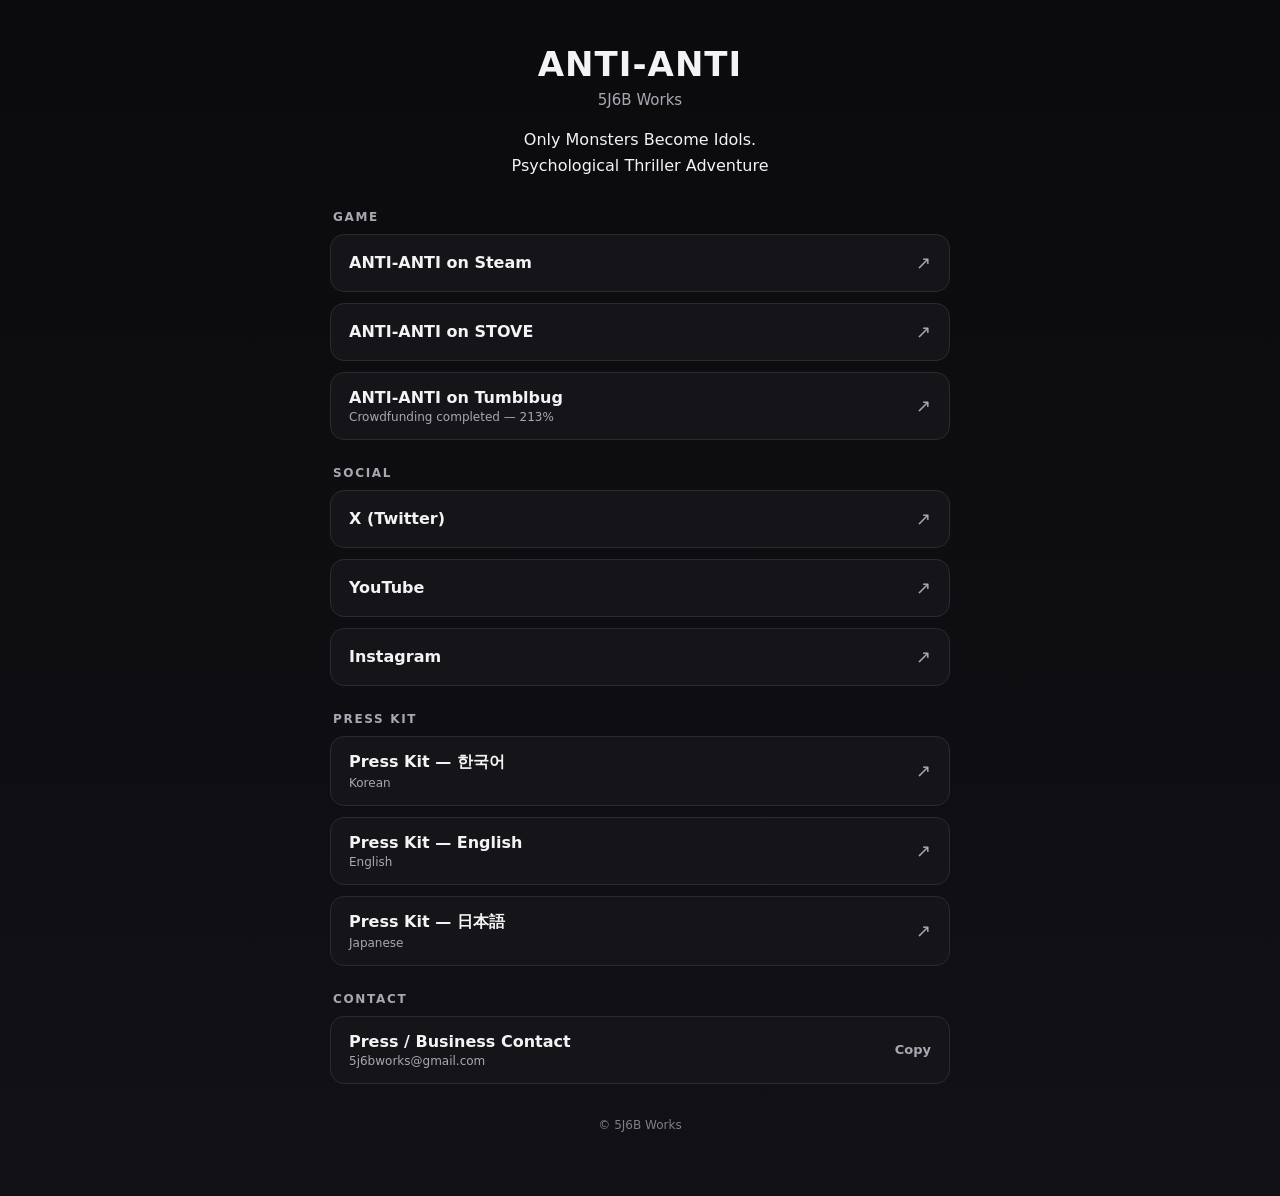
==== index.html @ 2e908ac9 "Update index.html" ====
<!doctype html>
<html lang="ko">
<head>
  <meta charset="utf-8" />
  <meta name="viewport" content="width=device-width, initial-scale=1" />

  <title>ANTI-ANTI | 5J6B Works</title>

  <meta
    name="description"
    content="Official links for ANTI-ANTI by 5J6B Works."
  />

  <style>
    :root {
      --bg: #0b0b0d;
      --panel: #141419;
      --text: #f3f3f5;
      --muted: #a8a8b3;
      --border: #2a2a33;
      --hover: #1e1e26;
    }

    * {
      box-sizing: border-box;
    }

    body {
      margin: 0;
      min-height: 100vh;

      background:
        linear-gradient(
          180deg,
          #0b0b0d 0%,
          #111116 100%
        );

      color: var(--text);

      font-family:
        Inter,
        system-ui,
        -apple-system,
        BlinkMacSystemFont,
        "Segoe UI",
        "Noto Sans KR",
        "Noto Sans JP",
        "Noto Sans SC",
        sans-serif;

      display: flex;
      justify-content: center;

      padding:
        44px
        18px
        64px;
    }

    main {
      width: 100%;
      max-width: 620px;
    }

    header {
      text-align: center;
      margin-bottom: 30px;
    }

    h1 {
      margin: 0;
      font-size: 34px;
      letter-spacing: 0.03em;
    }

    .studio {
      margin-top: 7px;
      color: var(--muted);
      font-size: 15px;
    }

    .tagline {
      margin: 18px auto 0;
      max-width: 520px;
      font-size: 16px;
      line-height: 1.65;
    }

    .section {
      margin-top: 26px;
    }

    .section-title {
      margin: 0 0 10px 3px;
      color: var(--muted);
      font-size: 12px;
      font-weight: 700;
      letter-spacing: 0.14em;
      text-transform: uppercase;
    }

    .links {
      display: grid;
      gap: 11px;
    }

    a.button,
    button.button {
      display: flex;
      align-items: center;
      justify-content: space-between;
      gap: 16px;

      width: 100%;
      min-height: 58px;

      padding: 15px 18px;

      border: 1px solid var(--border);
      border-radius: 14px;

      background: var(--panel);
      color: var(--text);

      font: inherit;
      text-align: left;
      text-decoration: none;

      transition:
        background 0.15s ease,
        border-color 0.15s ease,
        transform 0.15s ease;
    }

    a.button:hover,
    button.button:hover {
      background: var(--hover);
      border-color: #444451;
      transform: translateY(-1px);
    }

    button.button {
      cursor: pointer;
    }

    .label {
      font-weight: 700;
    }

    .sub {
      display: block;
      margin-top: 3px;
      color: var(--muted);
      font-size: 12px;
      font-weight: 400;
    }

    .arrow {
      flex: 0 0 auto;
      color: var(--muted);
      font-size: 18px;
    }

    .copy-text {
      flex: 0 0 auto;
      color: var(--muted);
      font-size: 13px;
      font-weight: 600;
    }

    footer {
      margin-top: 34px;
      text-align: center;
      color: #7f7f8a;
      font-size: 12px;
    }
  </style>
</head>

<body>
  <main>

    <!-- HEADER -->
    <header>
      <h1>ANTI-ANTI</h1>

      <div class="studio">
        5J6B Works
      </div>

      <div class="tagline">
        Only Monsters Become Idols.
        <br />
        Psychological Thriller Adventure
      </div>
    </header>


    <!-- GAME -->
    <section class="section">

      <div class="section-title">
        Game
      </div>

      <div class="links">

        <a
          class="button"
          href="https://store.steampowered.com/app/4982060/_Antianti/"
          target="_blank"
          rel="noopener noreferrer"
        >
          <span>
            <span class="label">
              ANTI-ANTI on Steam
            </span>
          </span>

          <span class="arrow">↗</span>
        </a>


        <a
          class="button"
          href="https://store.onstove.com/ko/games/105019"
          target="_blank"
          rel="noopener noreferrer"
        >
          <span>
            <span class="label">
              ANTI-ANTI on STOVE
            </span>
          </span>

          <span class="arrow">↗</span>
        </a>


        <a
          class="button"
          href="https://tumblbug.com/antianti"
          target="_blank"
          rel="noopener noreferrer"
        >
          <span>
            <span class="label">
              ANTI-ANTI on Tumblbug
            </span>

            <span class="sub">
              Crowdfunding completed — 213%
            </span>
          </span>

          <span class="arrow">↗</span>
        </a>

      </div>
    </section>


    <!-- SOCIAL -->
    <section class="section">

      <div class="section-title">
        Social
      </div>

      <div class="links">

        <a
          class="button"
          href="https://x.com/5j6bworks"
          target="_blank"
          rel="noopener noreferrer"
        >
          <span>
            <span class="label">
              X (Twitter)
            </span>
          </span>

          <span class="arrow">↗</span>
        </a>


        <a
          class="button"
          href="https://www.youtube.com/@5J6B"
          target="_blank"
          rel="noopener noreferrer"
        >
          <span>
            <span class="label">
              YouTube
            </span>
          </span>

          <span class="arrow">↗</span>
        </a>


        <a
          class="button"
          href="https://www.instagram.com/5j6bworks/"
          target="_blank"
          rel="noopener noreferrer"
        >
          <span>
            <span class="label">
              Instagram
            </span>
          </span>

          <span class="arrow">↗</span>
        </a>

      </div>
    </section>


    <!-- PRESS KIT -->
    <section class="section">

      <div class="section-title">
        Press Kit
      </div>

      <div class="links">

        <a
          class="button"
          href="https://www.dropbox.com/scl/fo/gnxeeh4ao5i92hqqiiwoh/APjNl7eRL-Ej7xp3J9XtW1o?rlkey=5grn3jd0peuuy9a6ziyakmox6&dl=0"
          target="_blank"
          rel="noopener noreferrer"
        >
          <span>
            <span class="label">
              Press Kit — 한국어
            </span>

            <span class="sub">
              Korean
            </span>
          </span>

          <span class="arrow">↗</span>
        </a>


        <a
          class="button"
          href="https://www.dropbox.com/scl/fo/z9iy5kual9qioai8h04zq/APa6T_0iNFgmUhNmBuLcLMU?rlkey=63bvrdo23w4oyhqtua57bfxe2&dl=0"
          target="_blank"
          rel="noopener noreferrer"
        >
          <span>
            <span class="label">
              Press Kit — English
            </span>

            <span class="sub">
              English
            </span>
          </span>

          <span class="arrow">↗</span>
        </a>


        <a
          class="button"
          href="https://www.dropbox.com/scl/fo/m1qpckzqhs9bkubrins7f/AOkO6b1g73HgB76JinKdDsg?rlkey=h7kimofdzx8jw47mykohyvna8&dl=0"
          target="_blank"
          rel="noopener noreferrer"
        >
          <span>
            <span class="label">
              Press Kit — 日本語
            </span>

            <span class="sub">
              Japanese
            </span>
          </span>

          <span class="arrow">↗</span>
        </a>

      </div>
    </section>


    <!-- CONTACT -->
    <section class="section">

      <div class="section-title">
        Contact
      </div>

      <div class="links">

        <button
          class="button"
          type="button"
          onclick="copyEmail(this)"
          aria-label="Copy press and business contact email"
        >
          <span>
            <span class="label">
              Press / Business Contact
            </span>

            <span class="sub">
              5j6bworks@gmail.com
            </span>
          </span>

          <span class="copy-text">
            Copy
          </span>
        </button>

      </div>
    </section>


    <!-- FOOTER -->
    <footer>
      © 5J6B Works
    </footer>

  </main>


  <script>
    function copyEmail(button) {
      const email = "5j6bworks@gmail.com";
      const indicator = button.querySelector(".copy-text");

      navigator.clipboard.writeText(email)
        .then(() => {
          indicator.textContent = "Copied!";

          setTimeout(() => {
            indicator.textContent = "Copy";
          }, 1500);
        })
        .catch(() => {
          fallbackCopyEmail(email, indicator);
        });
    }

    function fallbackCopyEmail(email, indicator) {
      const textarea = document.createElement("textarea");

      textarea.value = email;
      textarea.setAttribute("readonly", "");
      textarea.style.position = "fixed";
      textarea.style.opacity = "0";

      document.body.appendChild(textarea);

      textarea.select();
      textarea.setSelectionRange(0, textarea.value.length);

      try {
        document.execCommand("copy");
        indicator.textContent = "Copied!";

        setTimeout(() => {
          indicator.textContent = "Copy";
        }, 1500);
      } catch (error) {
        indicator.textContent = "Copy failed";

        setTimeout(() => {
          indicator.textContent = "Copy";
        }, 1500);
      }

      document.body.removeChild(textarea);
    }
  </script>

</body>
</html>
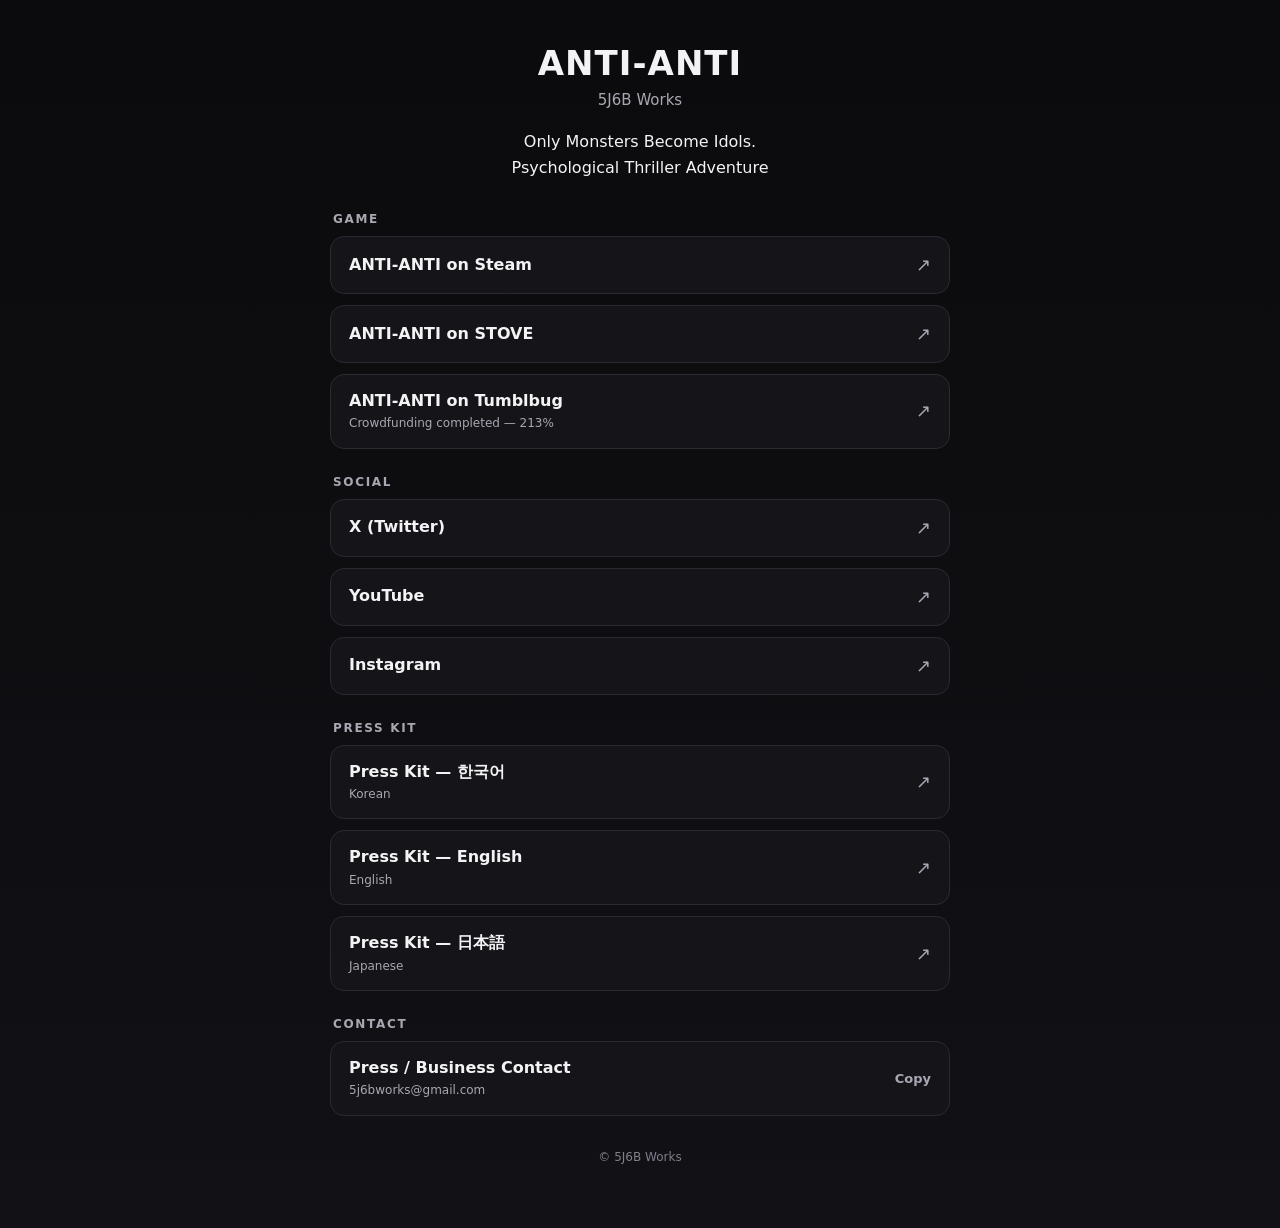
==== commit 090ecb56: "Update index.html" ====
--- a/index.html
+++ b/index.html
@@ -2,7 +2,11 @@
 <html lang="ko">
 <head>
   <meta charset="utf-8" />
-  <meta name="viewport" content="width=device-width, initial-scale=1" />
+
+  <meta
+    name="viewport"
+    content="width=device-width, initial-scale=1, viewport-fit=cover"
+  />
 
   <title>ANTI-ANTI | 5J6B Works</title>
 
@@ -25,9 +29,22 @@
       box-sizing: border-box;
     }
 
+    html {
+      width: 100%;
+      min-height: 100%;
+
+      -webkit-text-size-adjust: 100%;
+      text-size-adjust: 100%;
+    }
+
     body {
       margin: 0;
+
+      width: 100%;
+      min-width: 0;
       min-height: 100vh;
+
+      overflow-x: hidden;
 
       background:
         linear-gradient(
@@ -52,72 +69,122 @@
       display: flex;
       justify-content: center;
 
-      padding:
-        44px
-        18px
-        64px;
+      padding-top:
+        max(
+          44px,
+          env(safe-area-inset-top)
+        );
+
+      padding-right:
+        max(
+          18px,
+          env(safe-area-inset-right)
+        );
+
+      padding-bottom:
+        max(
+          64px,
+          env(safe-area-inset-bottom)
+        );
+
+      padding-left:
+        max(
+          18px,
+          env(safe-area-inset-left)
+        );
     }
 
     main {
       width: 100%;
       max-width: 620px;
+      min-width: 0;
     }
 
     header {
+      width: 100%;
       text-align: center;
       margin-bottom: 30px;
     }
 
     h1 {
       margin: 0;
+
       font-size: 34px;
+      line-height: 1.15;
+
       letter-spacing: 0.03em;
+
+      overflow-wrap: anywhere;
     }
 
     .studio {
       margin-top: 7px;
+
       color: var(--muted);
+
       font-size: 15px;
+      line-height: 1.4;
     }
 
     .tagline {
       margin: 18px auto 0;
+
       max-width: 520px;
+
       font-size: 16px;
       line-height: 1.65;
+
+      overflow-wrap: anywhere;
     }
 
     .section {
+      width: 100%;
       margin-top: 26px;
     }
 
     .section-title {
-      margin: 0 0 10px 3px;
+      margin:
+        0
+        0
+        10px
+        3px;
+
       color: var(--muted);
+
       font-size: 12px;
       font-weight: 700;
+
       letter-spacing: 0.14em;
       text-transform: uppercase;
     }
 
     .links {
+      width: 100%;
+
       display: grid;
       gap: 11px;
     }
 
     a.button,
     button.button {
+      width: 100%;
+      min-width: 0;
+      min-height: 58px;
+
       display: flex;
+
       align-items: center;
       justify-content: space-between;
+
       gap: 16px;
 
-      width: 100%;
-      min-height: 58px;
-
       padding: 15px 18px;
 
-      border: 1px solid var(--border);
+      border:
+        1px
+        solid
+        var(--border);
+
       border-radius: 14px;
 
       background: var(--panel);
@@ -126,6 +193,11 @@
       font: inherit;
       text-align: left;
       text-decoration: none;
+
+      -webkit-appearance: none;
+      appearance: none;
+
+      -webkit-tap-highlight-color: transparent;
 
       transition:
         background 0.15s ease,
@@ -137,43 +209,186 @@
     button.button:hover {
       background: var(--hover);
       border-color: #444451;
-      transform: translateY(-1px);
+
+      transform:
+        translateY(-1px);
+    }
+
+    a.button:active,
+    button.button:active {
+      transform:
+        translateY(0);
     }
 
     button.button {
       cursor: pointer;
     }
 
+    a.button > span:first-child,
+    button.button > span:first-child {
+      min-width: 0;
+      flex: 1 1 auto;
+    }
+
     .label {
+      display: block;
+
+      min-width: 0;
+
       font-weight: 700;
+      line-height: 1.4;
+
+      overflow-wrap: anywhere;
+      word-break: normal;
     }
 
     .sub {
       display: block;
+
+      min-width: 0;
+
       margin-top: 3px;
+
       color: var(--muted);
+
       font-size: 12px;
       font-weight: 400;
+      line-height: 1.45;
+
+      overflow-wrap: anywhere;
+      word-break: break-word;
     }
 
     .arrow {
       flex: 0 0 auto;
+
       color: var(--muted);
+
       font-size: 18px;
+      line-height: 1;
     }
 
     .copy-text {
       flex: 0 0 auto;
+
       color: var(--muted);
+
       font-size: 13px;
       font-weight: 600;
+
+      white-space: nowrap;
     }
 
     footer {
       margin-top: 34px;
+
       text-align: center;
+
       color: #7f7f8a;
+
       font-size: 12px;
+    }
+
+    @media
+    (
+      max-width: 480px
+    ) {
+      body {
+        padding-top:
+          max(
+            32px,
+            env(safe-area-inset-top)
+          );
+
+        padding-right:
+          max(
+            14px,
+            env(safe-area-inset-right)
+          );
+
+        padding-bottom:
+          max(
+            48px,
+            env(safe-area-inset-bottom)
+          );
+
+        padding-left:
+          max(
+            14px,
+            env(safe-area-inset-left)
+          );
+      }
+
+      h1 {
+        font-size: 30px;
+      }
+
+      .tagline {
+        font-size: 15px;
+      }
+
+      a.button,
+      button.button {
+        min-height: 56px;
+
+        padding:
+          14px
+          15px;
+
+        gap: 12px;
+
+        border-radius: 13px;
+      }
+    }
+
+    @media
+    (
+      max-width: 360px
+    ) {
+      h1 {
+        font-size: 27px;
+      }
+
+      .studio {
+        font-size: 14px;
+      }
+
+      .tagline {
+        font-size: 14px;
+      }
+
+      .section {
+        margin-top: 22px;
+      }
+
+      .section-title {
+        font-size: 11px;
+      }
+
+      a.button,
+      button.button {
+        padding:
+          13px
+          13px;
+
+        gap: 10px;
+      }
+
+      .label {
+        font-size: 14px;
+      }
+
+      .sub {
+        font-size: 11px;
+      }
+
+      .arrow {
+        font-size: 16px;
+      }
+
+      .copy-text {
+        font-size: 12px;
+      }
     }
   </style>
 </head>
@@ -183,7 +398,10 @@
 
     <!-- HEADER -->
     <header>
-      <h1>ANTI-ANTI</h1>
+
+      <h1>
+        ANTI-ANTI
+      </h1>
 
       <div class="studio">
         5J6B Works
@@ -194,6 +412,7 @@
         <br />
         Psychological Thriller Adventure
       </div>
+
     </header>
 
 
@@ -218,7 +437,9 @@
             </span>
           </span>
 
-          <span class="arrow">↗</span>
+          <span class="arrow">
+            ↗
+          </span>
         </a>
 
 
@@ -234,7 +455,9 @@
             </span>
           </span>
 
-          <span class="arrow">↗</span>
+          <span class="arrow">
+            ↗
+          </span>
         </a>
 
 
@@ -245,6 +468,7 @@
           rel="noopener noreferrer"
         >
           <span>
+
             <span class="label">
               ANTI-ANTI on Tumblbug
             </span>
@@ -252,12 +476,16 @@
             <span class="sub">
               Crowdfunding completed — 213%
             </span>
-          </span>
-
-          <span class="arrow">↗</span>
+
+          </span>
+
+          <span class="arrow">
+            ↗
+          </span>
         </a>
 
       </div>
+
     </section>
 
 
@@ -277,12 +505,16 @@
           rel="noopener noreferrer"
         >
           <span>
+
             <span class="label">
               X (Twitter)
             </span>
-          </span>
-
-          <span class="arrow">↗</span>
+
+          </span>
+
+          <span class="arrow">
+            ↗
+          </span>
         </a>
 
 
@@ -293,12 +525,16 @@
           rel="noopener noreferrer"
         >
           <span>
+
             <span class="label">
               YouTube
             </span>
-          </span>
-
-          <span class="arrow">↗</span>
+
+          </span>
+
+          <span class="arrow">
+            ↗
+          </span>
         </a>
 
 
@@ -309,15 +545,20 @@
           rel="noopener noreferrer"
         >
           <span>
+
             <span class="label">
               Instagram
             </span>
-          </span>
-
-          <span class="arrow">↗</span>
+
+          </span>
+
+          <span class="arrow">
+            ↗
+          </span>
         </a>
 
       </div>
+
     </section>
 
 
@@ -337,6 +578,7 @@
           rel="noopener noreferrer"
         >
           <span>
+
             <span class="label">
               Press Kit — 한국어
             </span>
@@ -344,9 +586,12 @@
             <span class="sub">
               Korean
             </span>
-          </span>
-
-          <span class="arrow">↗</span>
+
+          </span>
+
+          <span class="arrow">
+            ↗
+          </span>
         </a>
 
 
@@ -357,6 +602,7 @@
           rel="noopener noreferrer"
         >
           <span>
+
             <span class="label">
               Press Kit — English
             </span>
@@ -364,9 +610,12 @@
             <span class="sub">
               English
             </span>
-          </span>
-
-          <span class="arrow">↗</span>
+
+          </span>
+
+          <span class="arrow">
+            ↗
+          </span>
         </a>
 
 
@@ -377,6 +626,7 @@
           rel="noopener noreferrer"
         >
           <span>
+
             <span class="label">
               Press Kit — 日本語
             </span>
@@ -384,12 +634,16 @@
             <span class="sub">
               Japanese
             </span>
-          </span>
-
-          <span class="arrow">↗</span>
+
+          </span>
+
+          <span class="arrow">
+            ↗
+          </span>
         </a>
 
       </div>
+
     </section>
 
 
@@ -408,7 +662,9 @@
           onclick="copyEmail(this)"
           aria-label="Copy press and business contact email"
         >
-          <span>
+
+          <span>
+
             <span class="label">
               Press / Business Contact
             </span>
@@ -416,14 +672,17 @@
             <span class="sub">
               5j6bworks@gmail.com
             </span>
+
           </span>
 
           <span class="copy-text">
             Copy
           </span>
+
         </button>
 
       </div>
+
     </section>
 
 
@@ -437,51 +696,131 @@
 
   <script>
     function copyEmail(button) {
-      const email = "5j6bworks@gmail.com";
-      const indicator = button.querySelector(".copy-text");
-
-      navigator.clipboard.writeText(email)
-        .then(() => {
-          indicator.textContent = "Copied!";
-
-          setTimeout(() => {
-            indicator.textContent = "Copy";
-          }, 1500);
-        })
-        .catch(() => {
-          fallbackCopyEmail(email, indicator);
-        });
-    }
-
-    function fallbackCopyEmail(email, indicator) {
-      const textarea = document.createElement("textarea");
-
-      textarea.value = email;
-      textarea.setAttribute("readonly", "");
-      textarea.style.position = "fixed";
-      textarea.style.opacity = "0";
-
-      document.body.appendChild(textarea);
+      const email =
+        "5j6bworks@gmail.com";
+
+      const indicator =
+        button.querySelector(
+          ".copy-text"
+        );
+
+      if (
+        navigator.clipboard &&
+        window.isSecureContext
+      ) {
+        navigator.clipboard
+          .writeText(email)
+          .then(() => {
+            showCopiedState(
+              indicator
+            );
+          })
+          .catch(() => {
+            fallbackCopyEmail(
+              email,
+              indicator
+            );
+          });
+
+        return;
+      }
+
+      fallbackCopyEmail(
+        email,
+        indicator
+      );
+    }
+
+
+    function fallbackCopyEmail(
+      email,
+      indicator
+    ) {
+      const textarea =
+        document.createElement(
+          "textarea"
+        );
+
+      textarea.value =
+        email;
+
+      textarea.setAttribute(
+        "readonly",
+        ""
+      );
+
+      textarea.style.position =
+        "fixed";
+
+      textarea.style.top =
+        "0";
+
+      textarea.style.left =
+        "0";
+
+      textarea.style.width =
+        "1px";
+
+      textarea.style.height =
+        "1px";
+
+      textarea.style.opacity =
+        "0";
+
+      document.body.appendChild(
+        textarea
+      );
+
+      textarea.focus();
 
       textarea.select();
-      textarea.setSelectionRange(0, textarea.value.length);
+
+      textarea.setSelectionRange(
+        0,
+        textarea.value.length
+      );
 
       try {
-        document.execCommand("copy");
-        indicator.textContent = "Copied!";
+        const success =
+          document.execCommand(
+            "copy"
+          );
+
+        if (!success) {
+          throw new Error(
+            "Copy failed"
+          );
+        }
+
+        showCopiedState(
+          indicator
+        );
+      } catch (error) {
+        indicator.textContent =
+          "Copy failed";
 
         setTimeout(() => {
-          indicator.textContent = "Copy";
+          indicator.textContent =
+            "Copy";
         }, 1500);
-      } catch (error) {
-        indicator.textContent = "Copy failed";
-
-        setTimeout(() => {
-          indicator.textContent = "Copy";
-        }, 1500);
-      }
-
-      document.body.removeChild(textarea);
+      }
+
+      document.body.removeChild(
+        textarea
+      );
+    }
+
+
+    function showCopiedState(
+      indicator
+    ) {
+      indicator.textContent =
+        "Copied!";
+
+      setTimeout(() => {
+        indicator.textContent =
+          "Copy";
+      }, 1500);
     }
   </script>
 
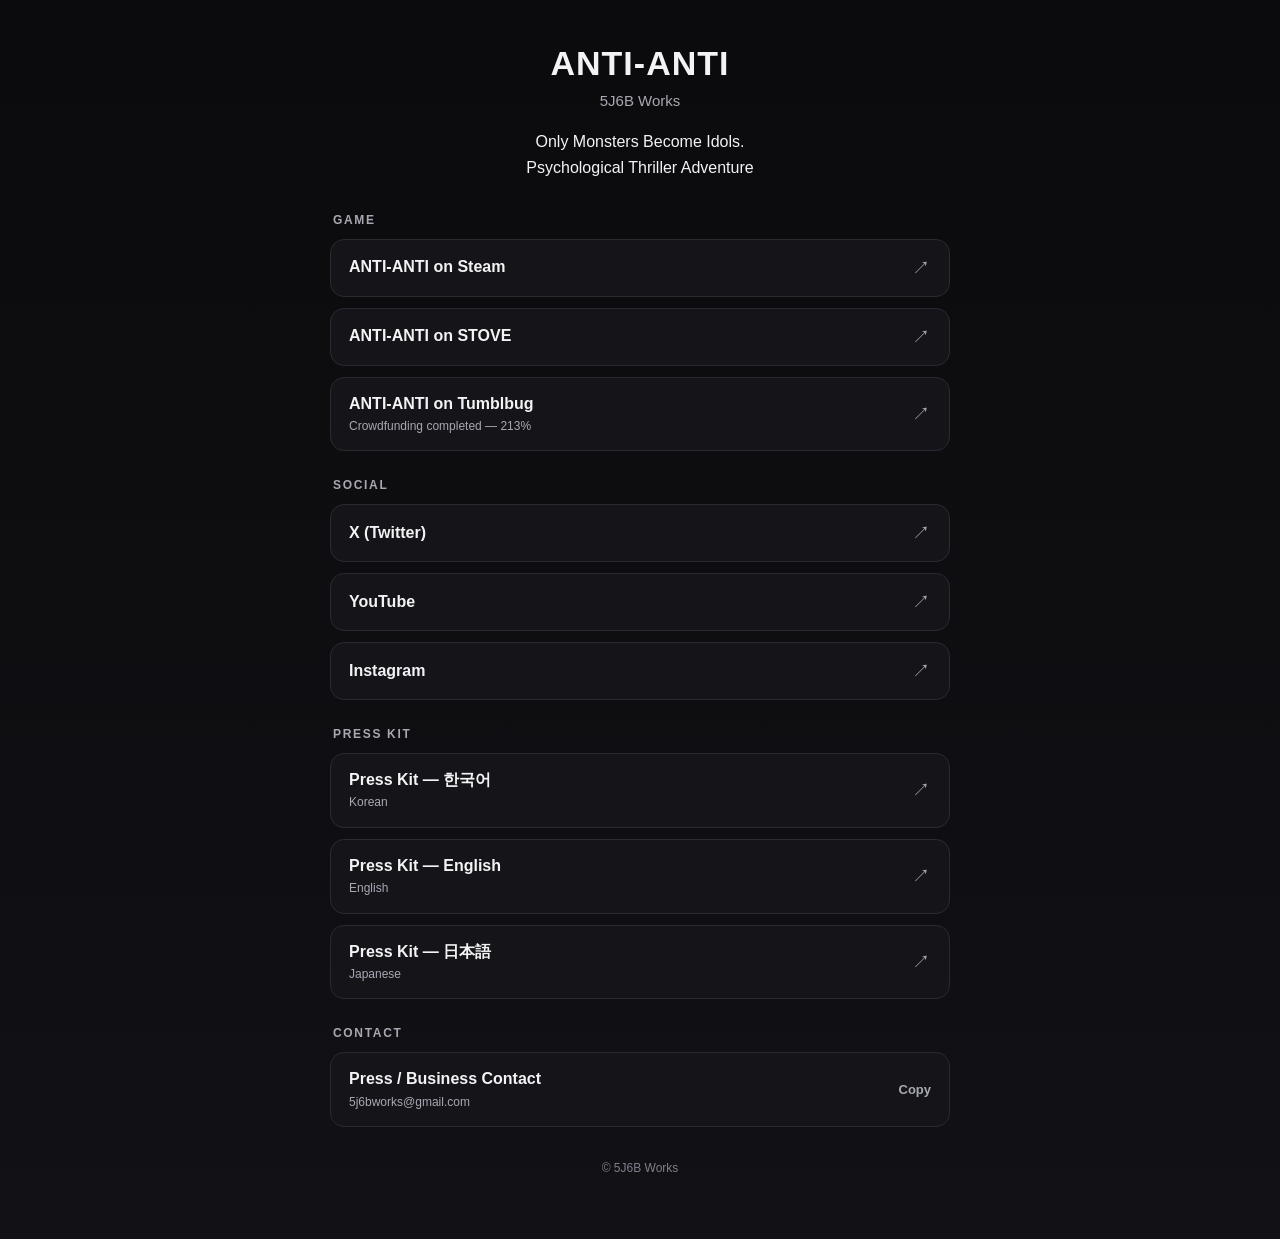
==== commit 25b0ec3d: "Refactor index.html for improved layout and styles Updated CSS styles and HTML structure for better " ====
--- a/index.html
+++ b/index.html
@@ -5,7 +5,7 @@
 
   <meta
     name="viewport"
-    content="width=device-width, initial-scale=1, viewport-fit=cover"
+    content="width=device-width, initial-scale=1, maximum-scale=5, viewport-fit=cover"
   />
 
   <title>ANTI-ANTI | 5J6B Works</title>
@@ -30,8 +30,15 @@
     }
 
     html {
-      width: 100%;
+      margin: 0;
+      padding: 0;
+
+      width: 100%;
+      min-width: 100%;
+
       min-height: 100%;
+
+      background: var(--bg);
 
       -webkit-text-size-adjust: 100%;
       text-size-adjust: 100%;
@@ -39,10 +46,13 @@
 
     body {
       margin: 0;
-
-      width: 100%;
-      min-width: 0;
+      padding: 0;
+
+      width: 100%;
+      min-width: 100%;
+
       min-height: 100vh;
+      min-height: 100dvh;
 
       overflow-x: hidden;
 
@@ -57,56 +67,42 @@
 
       font-family:
         Inter,
-        system-ui,
         -apple-system,
         BlinkMacSystemFont,
         "Segoe UI",
         "Noto Sans KR",
         "Noto Sans JP",
         "Noto Sans SC",
+        Arial,
         sans-serif;
-
-      display: flex;
-      justify-content: center;
-
-      padding-top:
-        max(
-          44px,
-          env(safe-area-inset-top)
-        );
-
-      padding-right:
-        max(
-          18px,
-          env(safe-area-inset-right)
-        );
-
-      padding-bottom:
-        max(
-          64px,
-          env(safe-area-inset-bottom)
-        );
-
-      padding-left:
-        max(
-          18px,
-          env(safe-area-inset-left)
-        );
-    }
-
-    main {
-      width: 100%;
+    }
+
+    .page {
+      display: block;
+
+      width: calc(100% - 36px);
       max-width: 620px;
-      min-width: 0;
+
+      margin-left: auto;
+      margin-right: auto;
+
+      padding-top: 44px;
+      padding-bottom: 64px;
     }
 
     header {
-      width: 100%;
+      display: block;
+
+      width: 100%;
+
+      margin: 0 0 30px 0;
+
       text-align: center;
-      margin-bottom: 30px;
     }
 
     h1 {
+      display: block;
+
       margin: 0;
 
       font-size: 34px;
@@ -114,10 +110,13 @@
 
       letter-spacing: 0.03em;
 
-      overflow-wrap: anywhere;
+      white-space: normal;
+      word-break: normal;
     }
 
     .studio {
+      display: block;
+
       margin-top: 7px;
 
       color: var(--muted);
@@ -127,22 +126,32 @@
     }
 
     .tagline {
+      display: block;
+
+      width: 100%;
+
       margin: 18px auto 0;
-
-      max-width: 520px;
 
       font-size: 16px;
       line-height: 1.65;
 
-      overflow-wrap: anywhere;
+      white-space: normal;
+      word-break: normal;
     }
 
     .section {
-      width: 100%;
+      display: block;
+
+      width: 100%;
+
       margin-top: 26px;
     }
 
     .section-title {
+      display: block;
+
+      width: 100%;
+
       margin:
         0
         0
@@ -154,31 +163,40 @@
       font-size: 12px;
       font-weight: 700;
 
+      line-height: 1.4;
+
       letter-spacing: 0.14em;
+
       text-transform: uppercase;
+
+      white-space: normal;
     }
 
     .links {
-      width: 100%;
-
-      display: grid;
-      gap: 11px;
+      display: block;
+
+      width: 100%;
     }
 
     a.button,
     button.button {
-      width: 100%;
-      min-width: 0;
+      display: flex;
+
+      width: 100%;
+      min-width: 100%;
+
       min-height: 58px;
 
-      display: flex;
+      margin: 0 0 11px 0;
+
+      padding:
+        15px
+        18px;
 
       align-items: center;
       justify-content: space-between;
 
       gap: 16px;
-
-      padding: 15px 18px;
 
       border:
         1px
@@ -188,9 +206,12 @@
       border-radius: 14px;
 
       background: var(--panel);
+
       color: var(--text);
 
-      font: inherit;
+      font-family: inherit;
+      font-size: 16px;
+
       text-align: left;
       text-decoration: none;
 
@@ -198,6 +219,8 @@
       appearance: none;
 
       -webkit-tap-highlight-color: transparent;
+
+      cursor: pointer;
 
       transition:
         background 0.15s ease,
@@ -205,47 +228,56 @@
         transform 0.15s ease;
     }
 
+    a.button:last-child,
+    button.button:last-child {
+      margin-bottom: 0;
+    }
+
     a.button:hover,
     button.button:hover {
       background: var(--hover);
+
       border-color: #444451;
 
-      transform:
-        translateY(-1px);
+      transform: translateY(-1px);
     }
 
     a.button:active,
     button.button:active {
-      transform:
-        translateY(0);
-    }
-
-    button.button {
-      cursor: pointer;
-    }
-
-    a.button > span:first-child,
-    button.button > span:first-child {
+      transform: translateY(0);
+    }
+
+    .button-content {
+      display: block;
+
+      flex: 1 1 auto;
+
+      width: auto;
       min-width: 0;
-      flex: 1 1 auto;
+
+      overflow: hidden;
     }
 
     .label {
       display: block;
 
-      min-width: 0;
-
+      width: 100%;
+
+      font-size: 16px;
       font-weight: 700;
+
       line-height: 1.4;
 
-      overflow-wrap: anywhere;
+      white-space: normal;
+
       word-break: normal;
+      overflow-wrap: normal;
     }
 
     .sub {
       display: block;
 
-      min-width: 0;
+      width: 100%;
 
       margin-top: 3px;
 
@@ -253,70 +285,89 @@
 
       font-size: 12px;
       font-weight: 400;
+
       line-height: 1.45;
 
-      overflow-wrap: anywhere;
-      word-break: break-word;
+      white-space: normal;
+
+      word-break: normal;
+      overflow-wrap: break-word;
     }
 
     .arrow {
+      display: block;
+
       flex: 0 0 auto;
+
+      width: 20px;
 
       color: var(--muted);
 
       font-size: 18px;
       line-height: 1;
+
+      text-align: center;
+
+      white-space: nowrap;
     }
 
     .copy-text {
+      display: block;
+
       flex: 0 0 auto;
+
+      min-width: 48px;
 
       color: var(--muted);
 
       font-size: 13px;
       font-weight: 600;
 
+      text-align: right;
+
       white-space: nowrap;
     }
 
     footer {
+      display: block;
+
+      width: 100%;
+
       margin-top: 34px;
 
+      color: #7f7f8a;
+
+      font-size: 12px;
+
       text-align: center;
-
-      color: #7f7f8a;
-
-      font-size: 12px;
-    }
-
-    @media
-    (
-      max-width: 480px
+    }
+
+    @supports (
+      padding-top:
+        env(safe-area-inset-top)
     ) {
-      body {
+      .page {
         padding-top:
           max(
-            32px,
+            44px,
             env(safe-area-inset-top)
           );
 
-        padding-right:
-          max(
-            14px,
-            env(safe-area-inset-right)
-          );
-
         padding-bottom:
           max(
-            48px,
+            64px,
             env(safe-area-inset-bottom)
           );
-
-        padding-left:
-          max(
-            14px,
-            env(safe-area-inset-left)
-          );
+      }
+    }
+
+    @media (max-width: 480px) {
+      .page {
+        width:
+          calc(100% - 28px);
+
+        padding-top: 32px;
+        padding-bottom: 48px;
       }
 
       h1 {
@@ -339,12 +390,20 @@
 
         border-radius: 13px;
       }
-    }
-
-    @media
-    (
-      max-width: 360px
-    ) {
+
+      .label {
+        font-size: 15px;
+      }
+    }
+
+    @media (max-width: 360px) {
+      .page {
+        width:
+          calc(100% - 24px);
+
+        padding-top: 26px;
+      }
+
       h1 {
         font-size: 27px;
       }
@@ -383,10 +442,14 @@
       }
 
       .arrow {
+        width: 18px;
+
         font-size: 16px;
       }
 
       .copy-text {
+        min-width: 44px;
+
         font-size: 12px;
       }
     }
@@ -394,7 +457,8 @@
 </head>
 
 <body>
-  <main>
+
+  <main class="page">
 
     <!-- HEADER -->
     <header>
@@ -431,10 +495,12 @@
           target="_blank"
           rel="noopener noreferrer"
         >
-          <span>
+          <span class="button-content">
+
             <span class="label">
               ANTI-ANTI on Steam
             </span>
+
           </span>
 
           <span class="arrow">
@@ -449,10 +515,12 @@
           target="_blank"
           rel="noopener noreferrer"
         >
-          <span>
+          <span class="button-content">
+
             <span class="label">
               ANTI-ANTI on STOVE
             </span>
+
           </span>
 
           <span class="arrow">
@@ -467,7 +535,7 @@
           target="_blank"
           rel="noopener noreferrer"
         >
-          <span>
+          <span class="button-content">
 
             <span class="label">
               ANTI-ANTI on Tumblbug
@@ -504,7 +572,7 @@
           target="_blank"
           rel="noopener noreferrer"
         >
-          <span>
+          <span class="button-content">
 
             <span class="label">
               X (Twitter)
@@ -524,7 +592,7 @@
           target="_blank"
           rel="noopener noreferrer"
         >
-          <span>
+          <span class="button-content">
 
             <span class="label">
               YouTube
@@ -544,7 +612,7 @@
           target="_blank"
           rel="noopener noreferrer"
         >
-          <span>
+          <span class="button-content">
 
             <span class="label">
               Instagram
@@ -577,7 +645,7 @@
           target="_blank"
           rel="noopener noreferrer"
         >
-          <span>
+          <span class="button-content">
 
             <span class="label">
               Press Kit — 한국어
@@ -601,7 +669,7 @@
           target="_blank"
           rel="noopener noreferrer"
         >
-          <span>
+          <span class="button-content">
 
             <span class="label">
               Press Kit — English
@@ -625,7 +693,7 @@
           target="_blank"
           rel="noopener noreferrer"
         >
-          <span>
+          <span class="button-content">
 
             <span class="label">
               Press Kit — 日本語
@@ -663,7 +731,7 @@
           aria-label="Copy press and business contact email"
         >
 
-          <span>
+          <span class="button-content">
 
             <span class="label">
               Press / Business Contact
@@ -710,12 +778,12 @@
       ) {
         navigator.clipboard
           .writeText(email)
-          .then(() => {
+          .then(function () {
             showCopiedState(
               indicator
             );
           })
-          .catch(() => {
+          .catch(function () {
             fallbackCopyEmail(
               email,
               indicator
@@ -799,10 +867,13 @@
         indicator.textContent =
           "Copy failed";
 
-        setTimeout(() => {
-          indicator.textContent =
-            "Copy";
-        }, 1500);
+        setTimeout(
+          function () {
+            indicator.textContent =
+              "Copy";
+          },
+          1500
+        );
       }
 
       document.body.removeChild(
@@ -817,10 +888,13 @@
       indicator.textContent =
         "Copied!";
 
-      setTimeout(() => {
-        indicator.textContent =
-          "Copy";
-      }, 1500);
+      setTimeout(
+        function () {
+          indicator.textContent =
+            "Copy";
+        },
+        1500
+      );
     }
   </script>
 
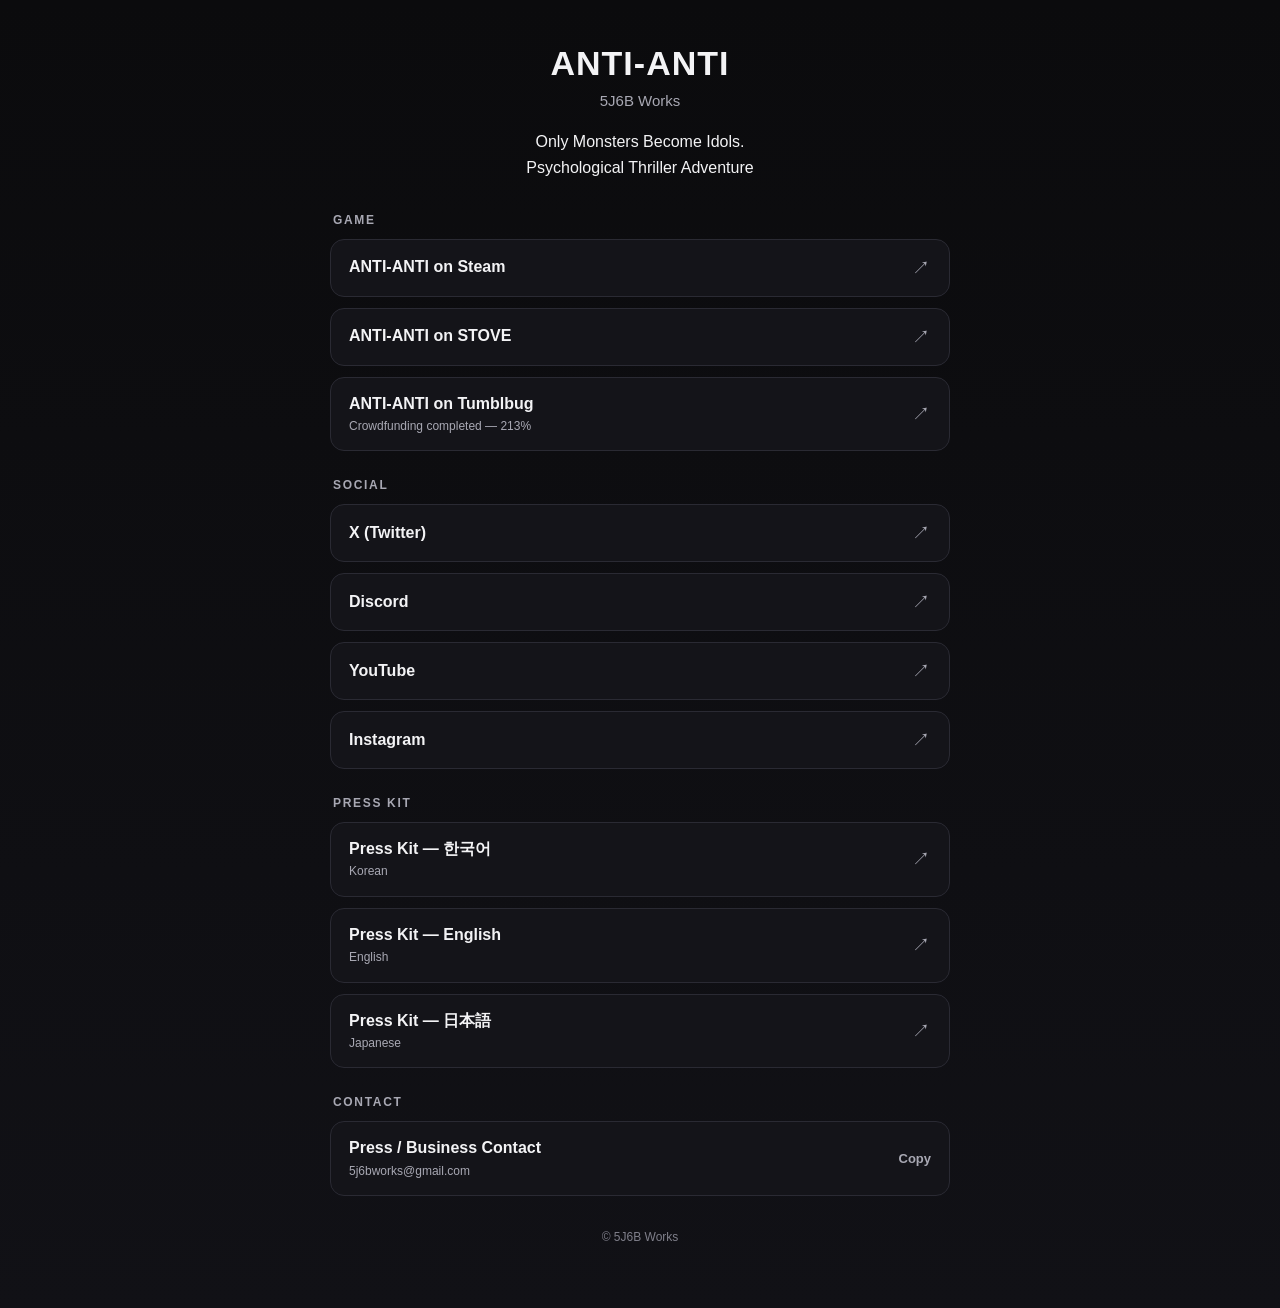
==== commit 730f991c: "Update index.html" ====
--- a/index.html
+++ b/index.html
@@ -1,3 +1,4 @@
+
 <!doctype html>
 <html lang="ko">
 <head>
@@ -32,14 +33,10 @@
     html {
       margin: 0;
       padding: 0;
-
       width: 100%;
       min-width: 100%;
-
       min-height: 100%;
-
       background: var(--bg);
-
       -webkit-text-size-adjust: 100%;
       text-size-adjust: 100%;
     }
@@ -47,13 +44,10 @@
     body {
       margin: 0;
       padding: 0;
-
       width: 100%;
       min-width: 100%;
-
       min-height: 100vh;
       min-height: 100dvh;
-
       overflow-x: hidden;
 
       background:
@@ -79,147 +73,95 @@
 
     .page {
       display: block;
-
       width: calc(100% - 36px);
       max-width: 620px;
-
       margin-left: auto;
       margin-right: auto;
-
       padding-top: 44px;
       padding-bottom: 64px;
     }
 
     header {
       display: block;
-
-      width: 100%;
-
+      width: 100%;
       margin: 0 0 30px 0;
-
       text-align: center;
     }
 
     h1 {
       display: block;
-
       margin: 0;
-
       font-size: 34px;
       line-height: 1.15;
-
       letter-spacing: 0.03em;
-
       white-space: normal;
       word-break: normal;
     }
 
     .studio {
       display: block;
-
       margin-top: 7px;
-
       color: var(--muted);
-
       font-size: 15px;
       line-height: 1.4;
     }
 
     .tagline {
       display: block;
-
-      width: 100%;
-
+      width: 100%;
       margin: 18px auto 0;
-
       font-size: 16px;
       line-height: 1.65;
-
       white-space: normal;
       word-break: normal;
     }
 
     .section {
       display: block;
-
-      width: 100%;
-
+      width: 100%;
       margin-top: 26px;
     }
 
     .section-title {
       display: block;
-
-      width: 100%;
-
-      margin:
-        0
-        0
-        10px
-        3px;
-
+      width: 100%;
+      margin: 0 0 10px 3px;
       color: var(--muted);
-
       font-size: 12px;
       font-weight: 700;
-
       line-height: 1.4;
-
       letter-spacing: 0.14em;
-
       text-transform: uppercase;
-
       white-space: normal;
     }
 
     .links {
       display: block;
-
       width: 100%;
     }
 
     a.button,
     button.button {
       display: flex;
-
       width: 100%;
       min-width: 100%;
-
       min-height: 58px;
-
       margin: 0 0 11px 0;
-
-      padding:
-        15px
-        18px;
-
+      padding: 15px 18px;
       align-items: center;
       justify-content: space-between;
-
       gap: 16px;
-
-      border:
-        1px
-        solid
-        var(--border);
-
+      border: 1px solid var(--border);
       border-radius: 14px;
-
       background: var(--panel);
-
       color: var(--text);
-
       font-family: inherit;
       font-size: 16px;
-
       text-align: left;
       text-decoration: none;
-
       -webkit-appearance: none;
       appearance: none;
-
       -webkit-tap-highlight-color: transparent;
-
       cursor: pointer;
 
       transition:
@@ -236,9 +178,7 @@
     a.button:hover,
     button.button:hover {
       background: var(--hover);
-
       border-color: #444451;
-
       transform: translateY(-1px);
     }
 
@@ -249,123 +189,81 @@
 
     .button-content {
       display: block;
-
       flex: 1 1 auto;
-
       width: auto;
       min-width: 0;
-
       overflow: hidden;
     }
 
     .label {
       display: block;
-
-      width: 100%;
-
+      width: 100%;
       font-size: 16px;
       font-weight: 700;
-
       line-height: 1.4;
-
       white-space: normal;
-
       word-break: normal;
       overflow-wrap: normal;
     }
 
     .sub {
       display: block;
-
-      width: 100%;
-
+      width: 100%;
       margin-top: 3px;
-
       color: var(--muted);
-
       font-size: 12px;
       font-weight: 400;
-
       line-height: 1.45;
-
       white-space: normal;
-
       word-break: normal;
       overflow-wrap: break-word;
     }
 
     .arrow {
       display: block;
-
       flex: 0 0 auto;
-
       width: 20px;
-
       color: var(--muted);
-
       font-size: 18px;
       line-height: 1;
-
       text-align: center;
-
       white-space: nowrap;
     }
 
     .copy-text {
       display: block;
-
       flex: 0 0 auto;
-
       min-width: 48px;
-
       color: var(--muted);
-
       font-size: 13px;
       font-weight: 600;
-
       text-align: right;
-
       white-space: nowrap;
     }
 
     footer {
       display: block;
-
-      width: 100%;
-
+      width: 100%;
       margin-top: 34px;
-
       color: #7f7f8a;
-
       font-size: 12px;
-
       text-align: center;
     }
 
     @supports (
-      padding-top:
-        env(safe-area-inset-top)
+      padding-top: env(safe-area-inset-top)
     ) {
       .page {
         padding-top:
-          max(
-            44px,
-            env(safe-area-inset-top)
-          );
-
+          max(44px, env(safe-area-inset-top));
         padding-bottom:
-          max(
-            64px,
-            env(safe-area-inset-bottom)
-          );
+          max(64px, env(safe-area-inset-bottom));
       }
     }
 
     @media (max-width: 480px) {
       .page {
-        width:
-          calc(100% - 28px);
-
+        width: calc(100% - 28px);
         padding-top: 32px;
         padding-bottom: 48px;
       }
@@ -381,13 +279,8 @@
       a.button,
       button.button {
         min-height: 56px;
-
-        padding:
-          14px
-          15px;
-
+        padding: 14px 15px;
         gap: 12px;
-
         border-radius: 13px;
       }
 
@@ -398,9 +291,7 @@
 
     @media (max-width: 360px) {
       .page {
-        width:
-          calc(100% - 24px);
-
+        width: calc(100% - 24px);
         padding-top: 26px;
       }
 
@@ -426,10 +317,7 @@
 
       a.button,
       button.button {
-        padding:
-          13px
-          13px;
-
+        padding: 13px 13px;
         gap: 10px;
       }
 
@@ -443,13 +331,11 @@
 
       .arrow {
         width: 18px;
-
         font-size: 16px;
       }
 
       .copy-text {
         min-width: 44px;
-
         font-size: 12px;
       }
     }
@@ -496,18 +382,12 @@
           rel="noopener noreferrer"
         >
           <span class="button-content">
-
             <span class="label">
               ANTI-ANTI on Steam
             </span>
-
-          </span>
-
-          <span class="arrow">
-            ↗
-          </span>
-        </a>
-
+          </span>
+          <span class="arrow">↗</span>
+        </a>
 
         <a
           class="button"
@@ -516,18 +396,12 @@
           rel="noopener noreferrer"
         >
           <span class="button-content">
-
             <span class="label">
               ANTI-ANTI on STOVE
             </span>
-
-          </span>
-
-          <span class="arrow">
-            ↗
-          </span>
-        </a>
-
+          </span>
+          <span class="arrow">↗</span>
+        </a>
 
         <a
           class="button"
@@ -546,10 +420,7 @@
             </span>
 
           </span>
-
-          <span class="arrow">
-            ↗
-          </span>
+          <span class="arrow">↗</span>
         </a>
 
       </div>
@@ -568,23 +439,31 @@
 
         <a
           class="button"
-          href="https://x.com/5j6bworks"
-          target="_blank"
-          rel="noopener noreferrer"
-        >
-          <span class="button-content">
-
+          href="https://x.com/ANTIANTIOff"
+          target="_blank"
+          rel="noopener noreferrer"
+        >
+          <span class="button-content">
             <span class="label">
               X (Twitter)
             </span>
-
-          </span>
-
-          <span class="arrow">
-            ↗
-          </span>
-        </a>
-
+          </span>
+          <span class="arrow">↗</span>
+        </a>
+
+        <a
+          class="button"
+          href="https://discord.gg/z6xx35nrTm"
+          target="_blank"
+          rel="noopener noreferrer"
+        >
+          <span class="button-content">
+            <span class="label">
+              Discord
+            </span>
+          </span>
+          <span class="arrow">↗</span>
+        </a>
 
         <a
           class="button"
@@ -593,18 +472,12 @@
           rel="noopener noreferrer"
         >
           <span class="button-content">
-
             <span class="label">
               YouTube
             </span>
-
-          </span>
-
-          <span class="arrow">
-            ↗
-          </span>
-        </a>
-
+          </span>
+          <span class="arrow">↗</span>
+        </a>
 
         <a
           class="button"
@@ -613,16 +486,11 @@
           rel="noopener noreferrer"
         >
           <span class="button-content">
-
             <span class="label">
               Instagram
             </span>
-
-          </span>
-
-          <span class="arrow">
-            ↗
-          </span>
+          </span>
+          <span class="arrow">↗</span>
         </a>
 
       </div>
@@ -641,7 +509,7 @@
 
         <a
           class="button"
-          href="https://www.dropbox.com/scl/fo/gnxeeh4ao5i92hqqiiwoh/APjNl7eRL-Ej7xp3J9XtW1o?rlkey=5grn3jd0peuuy9a6ziyakmox6&dl=0"
+          href="https://www.dropbox.com/scl/fo/gnxeeh4ao5i92hqqiiwoh/APjNl7eRL-Ej7xp3J9XtW1o?rlkey=5grn3jd0peuuy9a6ziyakmox6&amp;dl=0"
           target="_blank"
           rel="noopener noreferrer"
         >
@@ -656,16 +524,12 @@
             </span>
 
           </span>
-
-          <span class="arrow">
-            ↗
-          </span>
-        </a>
-
-
-        <a
-          class="button"
-          href="https://www.dropbox.com/scl/fo/z9iy5kual9qioai8h04zq/APa6T_0iNFgmUhNmBuLcLMU?rlkey=63bvrdo23w4oyhqtua57bfxe2&dl=0"
+          <span class="arrow">↗</span>
+        </a>
+
+        <a
+          class="button"
+          href="https://www.dropbox.com/scl/fo/z9iy5kual9qioai8h04zq/APa6T_0iNFgmUhNmBuLcLMU?rlkey=63bvrdo23w4oyhqtua57bfxe2&amp;dl=0"
           target="_blank"
           rel="noopener noreferrer"
         >
@@ -680,16 +544,12 @@
             </span>
 
           </span>
-
-          <span class="arrow">
-            ↗
-          </span>
-        </a>
-
-
-        <a
-          class="button"
-          href="https://www.dropbox.com/scl/fo/m1qpckzqhs9bkubrins7f/AOkO6b1g73HgB76JinKdDsg?rlkey=h7kimofdzx8jw47mykohyvna8&dl=0"
+          <span class="arrow">↗</span>
+        </a>
+
+        <a
+          class="button"
+          href="https://www.dropbox.com/scl/fo/m1qpckzqhs9bkubrins7f/AOkO6b1g73HgB76JinKdDsg?rlkey=h7kimofdzx8jw47mykohyvna8&amp;dl=0"
           target="_blank"
           rel="noopener noreferrer"
         >
@@ -704,10 +564,7 @@
             </span>
 
           </span>
-
-          <span class="arrow">
-            ↗
-          </span>
+          <span class="arrow">↗</span>
         </a>
 
       </div>
@@ -840,7 +697,6 @@
       );
 
       textarea.focus();
-
       textarea.select();
 
       textarea.setSelectionRange(
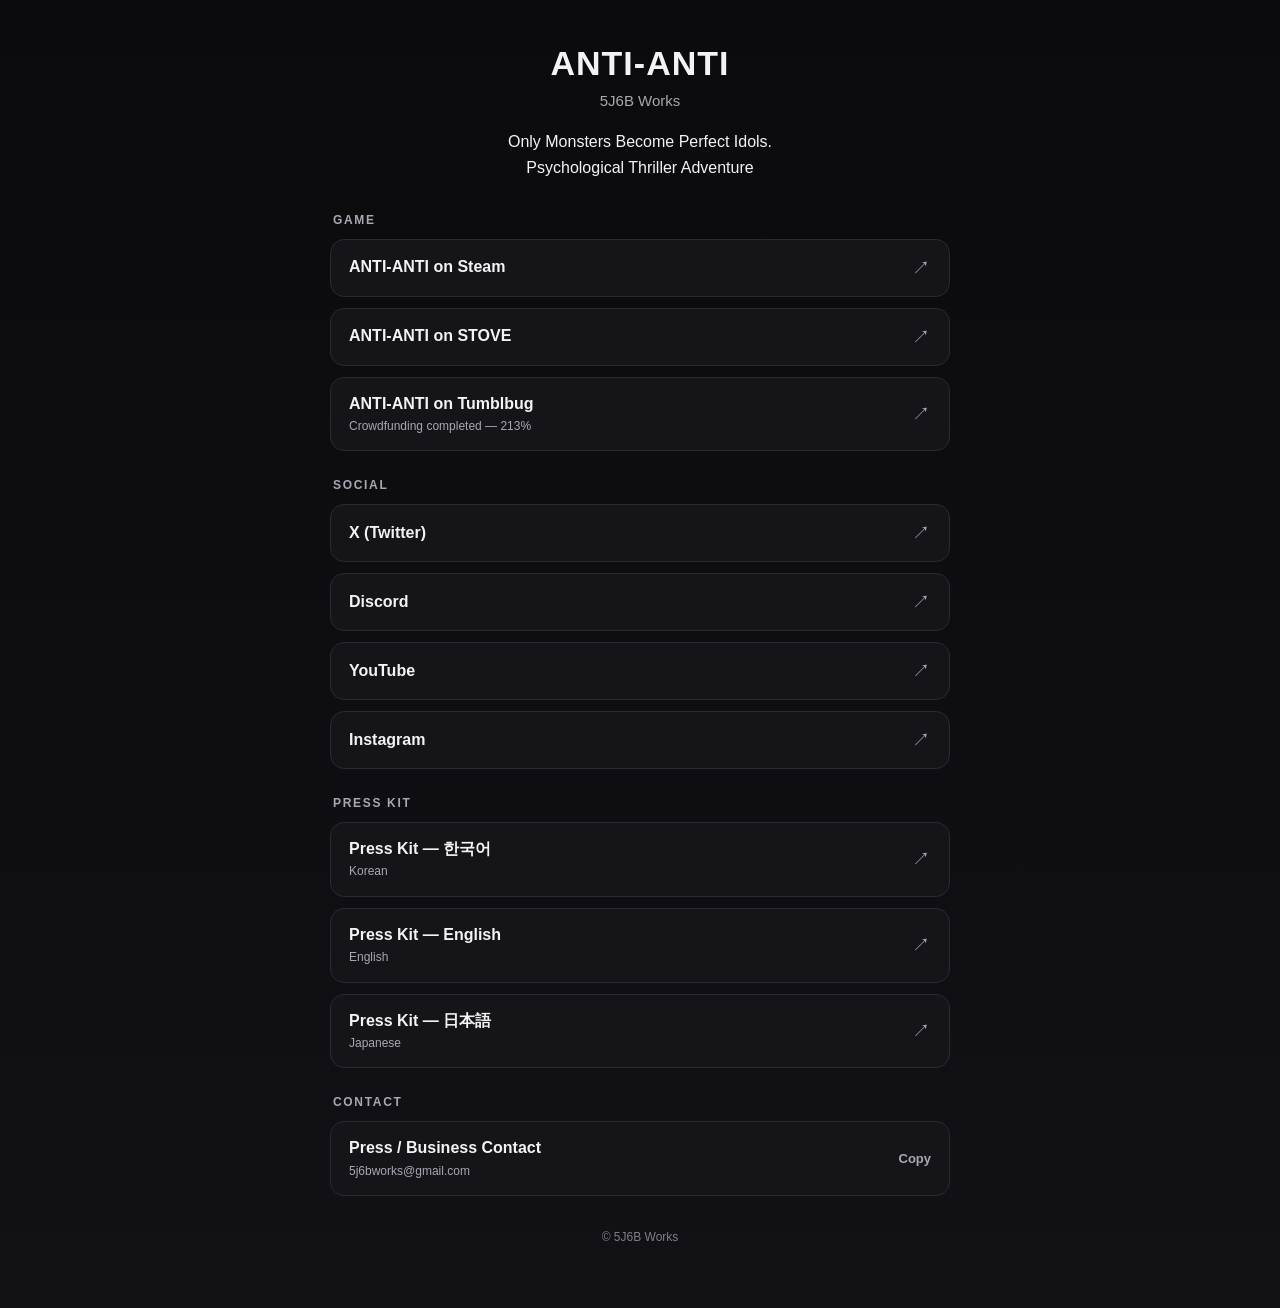
==== commit f7a4f6e0: "Update tagline to 'Only Monsters Become Perfect Idols.'" ====
--- a/index.html
+++ b/index.html
@@ -358,7 +358,7 @@
       </div>
 
       <div class="tagline">
-        Only Monsters Become Idols.
+        Only Monsters Become Perfect Idols.
         <br />
         Psychological Thriller Adventure
       </div>
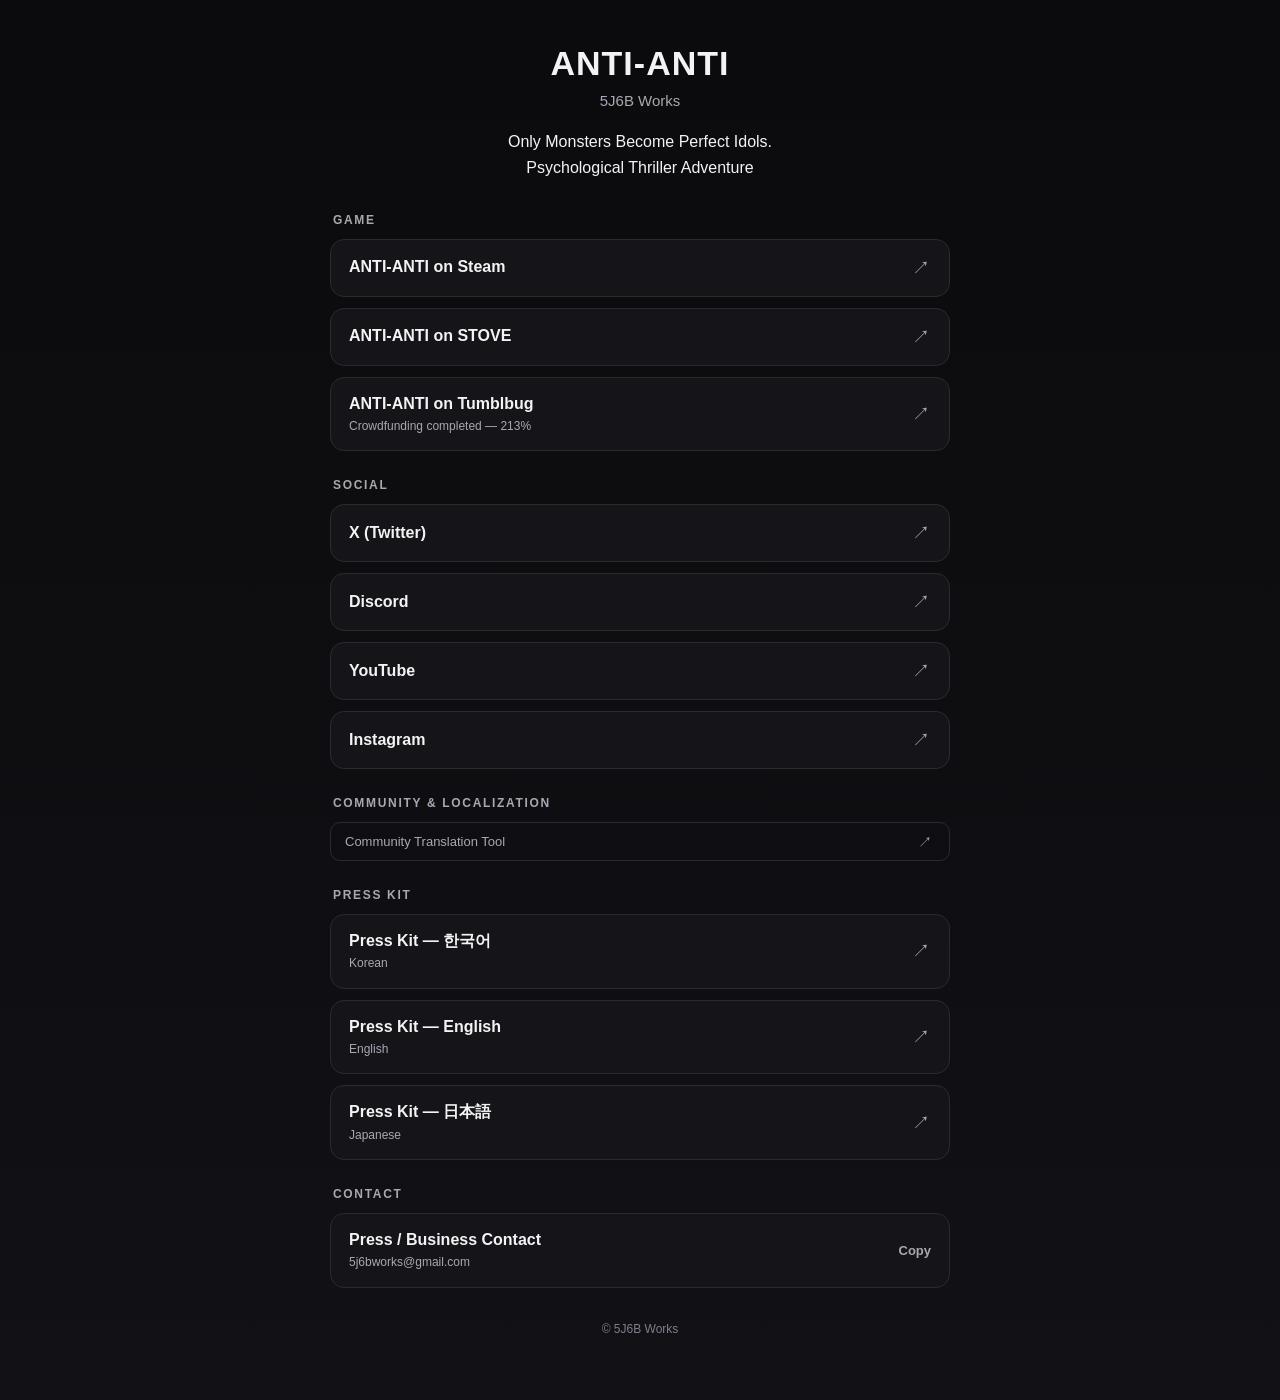
==== commit 27050b21: "Add subtle community translation link to homepage" ====
--- a/index.html
+++ b/index.html
@@ -339,6 +339,30 @@
         font-size: 12px;
       }
     }
+
+    /* Subtle community translation link */
+    .translation-link {
+      display: flex;
+      align-items: center;
+      justify-content: space-between;
+      gap: 12px;
+      padding: 11px 14px;
+      border: 1px solid var(--border);
+      border-radius: 10px;
+      color: var(--muted);
+      font-size: 13px;
+      text-decoration: none;
+      transition: background 0.15s ease, color 0.15s ease;
+    }
+
+    .translation-link:hover {
+      background: var(--hover);
+      color: var(--text);
+    }
+
+    .translation-link .arrow {
+      font-size: 14px;
+    }
   </style>
 </head>
 
@@ -497,6 +521,21 @@
 
     </section>
 
+
+
+    <!-- COMMUNITY TRANSLATION -->
+    <section class="section" aria-label="Community Translation">
+      <div class="section-title">Community &amp; Localization</div>
+      <a
+        class="translation-link"
+        href="./translation/"
+        target="_blank"
+        rel="noopener noreferrer"
+      >
+        <span>Community Translation Tool</span>
+        <span class="arrow" aria-hidden="true">↗</span>
+      </a>
+    </section>
 
     <!-- PRESS KIT -->
     <section class="section">
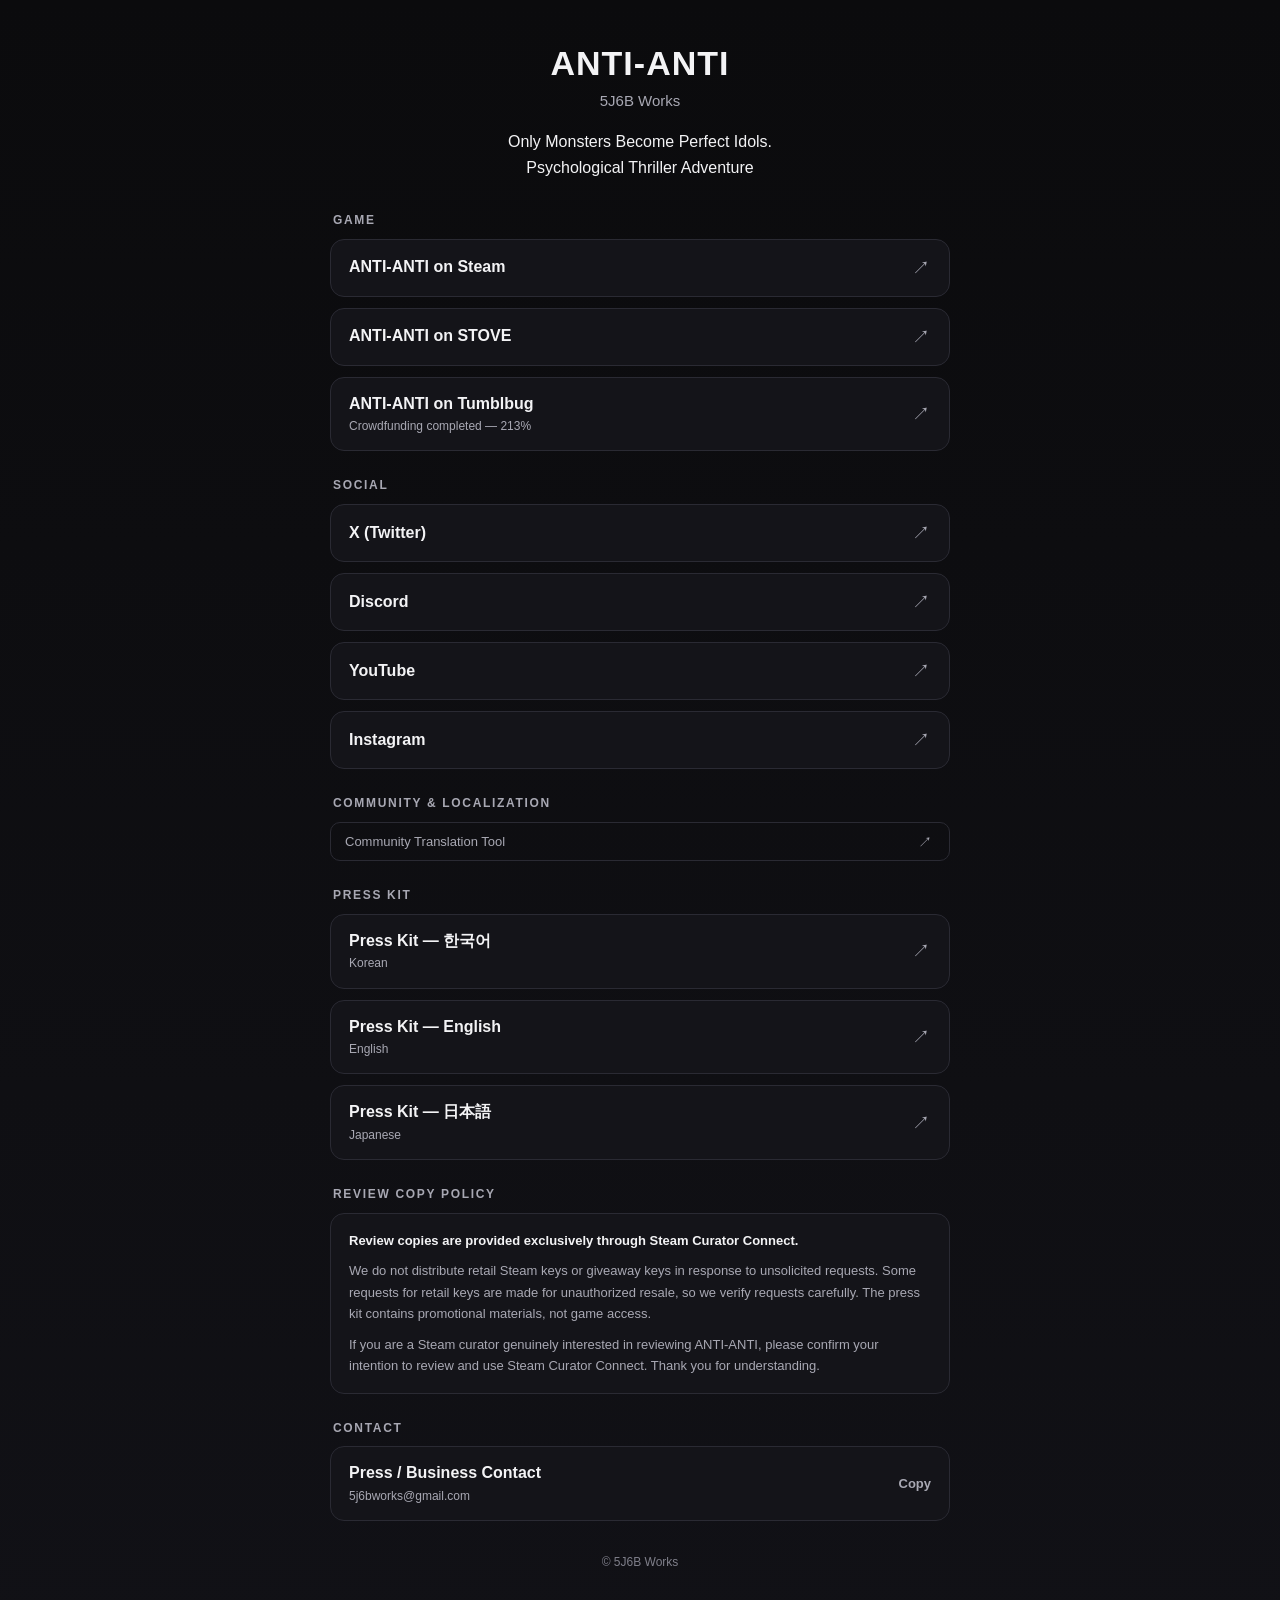
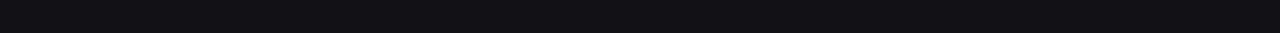
==== commit 9b81dd55: "Clarify review copy and retail key policy on press links page" ====
--- a/index.html
+++ b/index.html
@@ -611,6 +611,16 @@
     </section>
 
 
+    <!-- REVIEW COPY POLICY -->
+    <section class="section" aria-label="Review Copy Policy">
+      <div class="section-title">Review Copy Policy</div>
+      <div style="border:1px solid var(--border);border-radius:14px;background:var(--panel);padding:16px 18px;color:var(--muted);font-size:13px;line-height:1.65;">
+        <strong style="color:var(--text);">Review copies are provided exclusively through Steam Curator Connect.</strong>
+        <p style="margin:9px 0 0;">We do not distribute retail Steam keys or giveaway keys in response to unsolicited requests. Some requests for retail keys are made for unauthorized resale, so we verify requests carefully. The press kit contains promotional materials, not game access.</p>
+        <p style="margin:9px 0 0;">If you are a Steam curator genuinely interested in reviewing ANTI-ANTI, please confirm your intention to review and use Steam Curator Connect. Thank you for understanding.</p>
+      </div>
+    </section>
+
     <!-- CONTACT -->
     <section class="section">
 
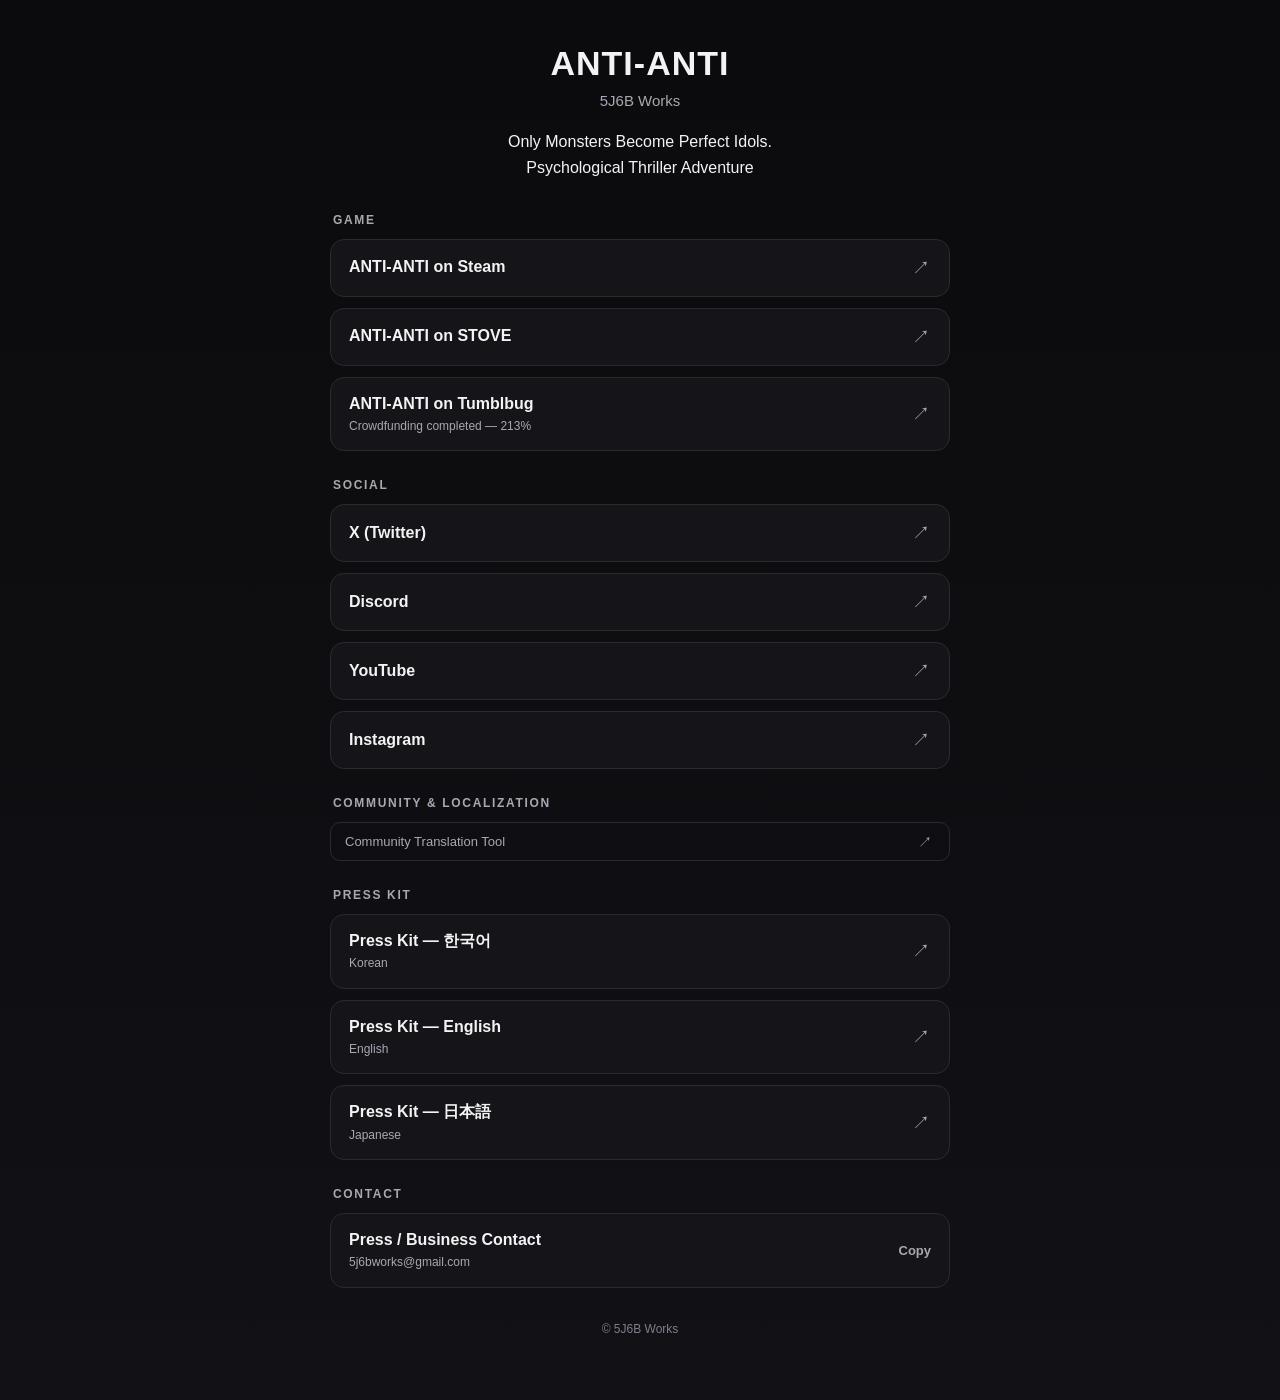
==== commit 5e471f55: "Revert unintended review copy policy website change" ====
--- a/index.html
+++ b/index.html
@@ -611,16 +611,6 @@
     </section>
 
 
-    <!-- REVIEW COPY POLICY -->
-    <section class="section" aria-label="Review Copy Policy">
-      <div class="section-title">Review Copy Policy</div>
-      <div style="border:1px solid var(--border);border-radius:14px;background:var(--panel);padding:16px 18px;color:var(--muted);font-size:13px;line-height:1.65;">
-        <strong style="color:var(--text);">Review copies are provided exclusively through Steam Curator Connect.</strong>
-        <p style="margin:9px 0 0;">We do not distribute retail Steam keys or giveaway keys in response to unsolicited requests. Some requests for retail keys are made for unauthorized resale, so we verify requests carefully. The press kit contains promotional materials, not game access.</p>
-        <p style="margin:9px 0 0;">If you are a Steam curator genuinely interested in reviewing ANTI-ANTI, please confirm your intention to review and use Steam Curator Connect. Thank you for understanding.</p>
-      </div>
-    </section>
-
     <!-- CONTACT -->
     <section class="section">
 
